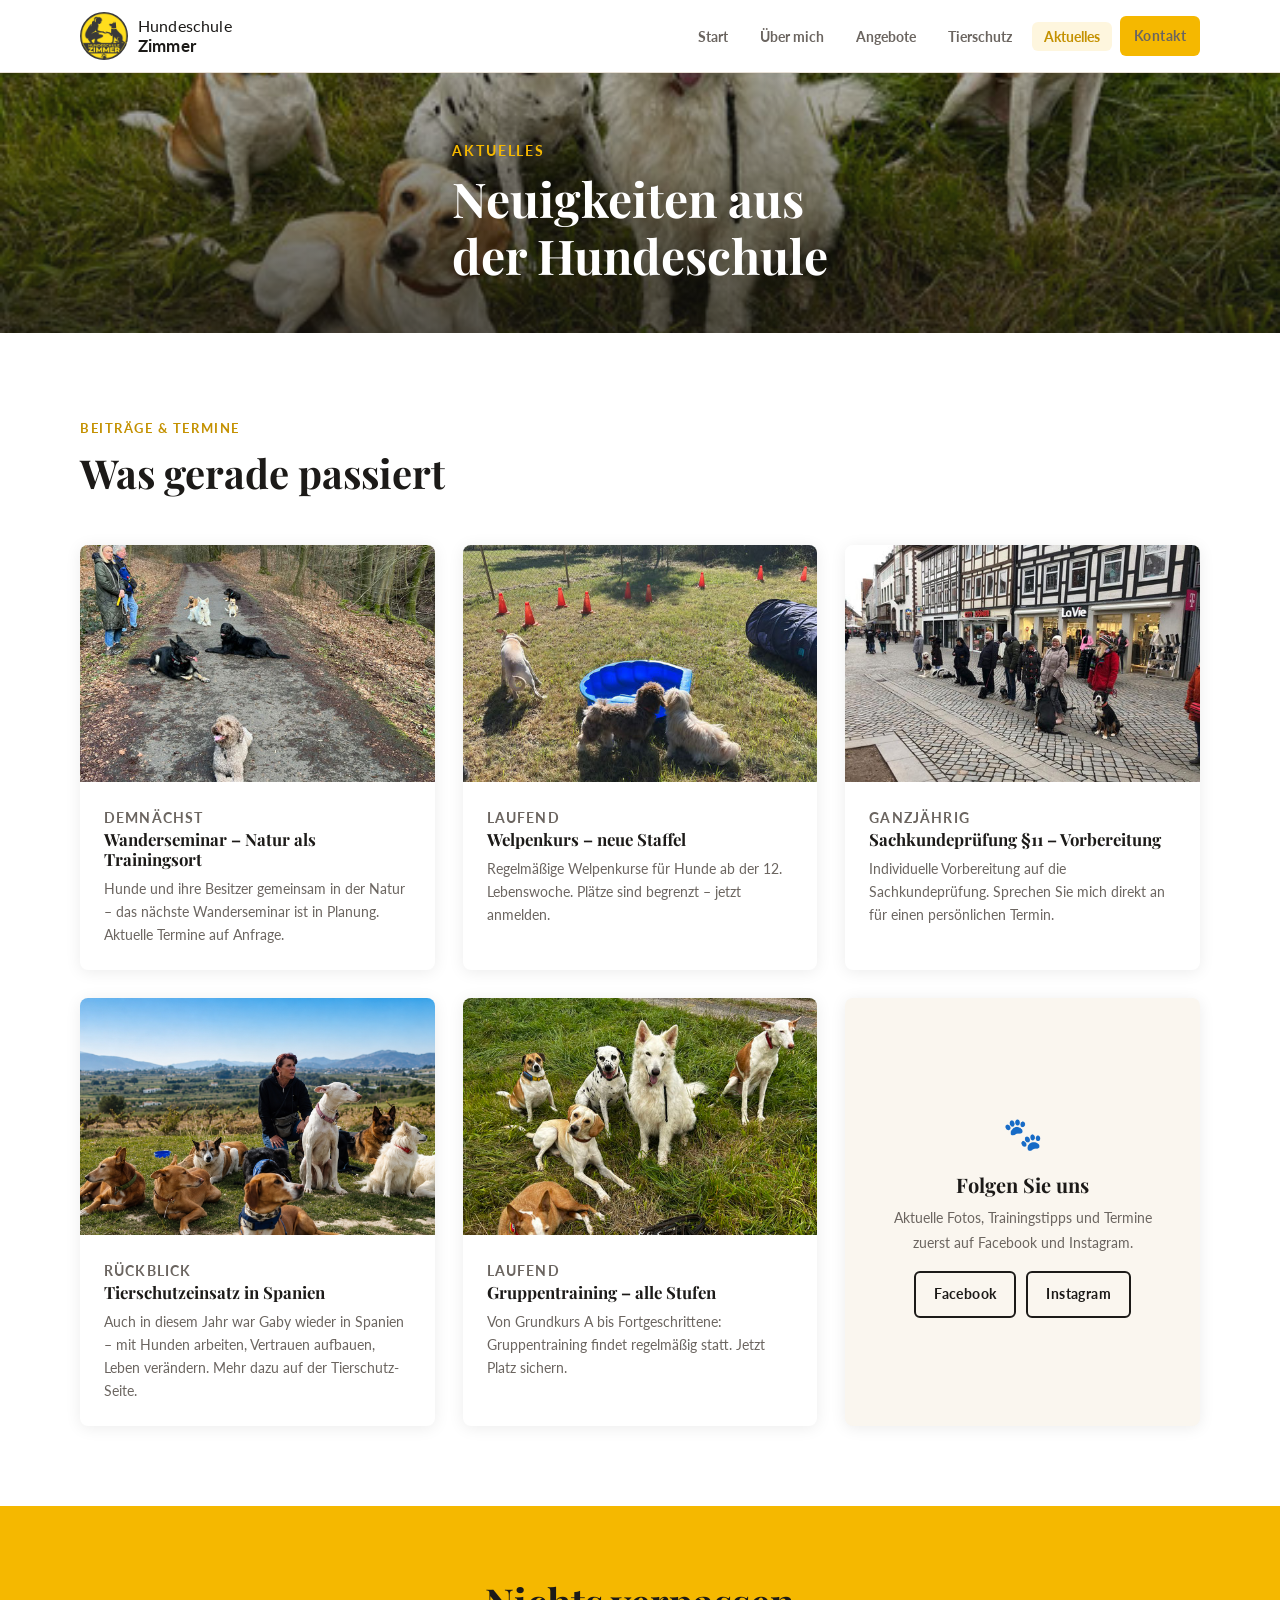
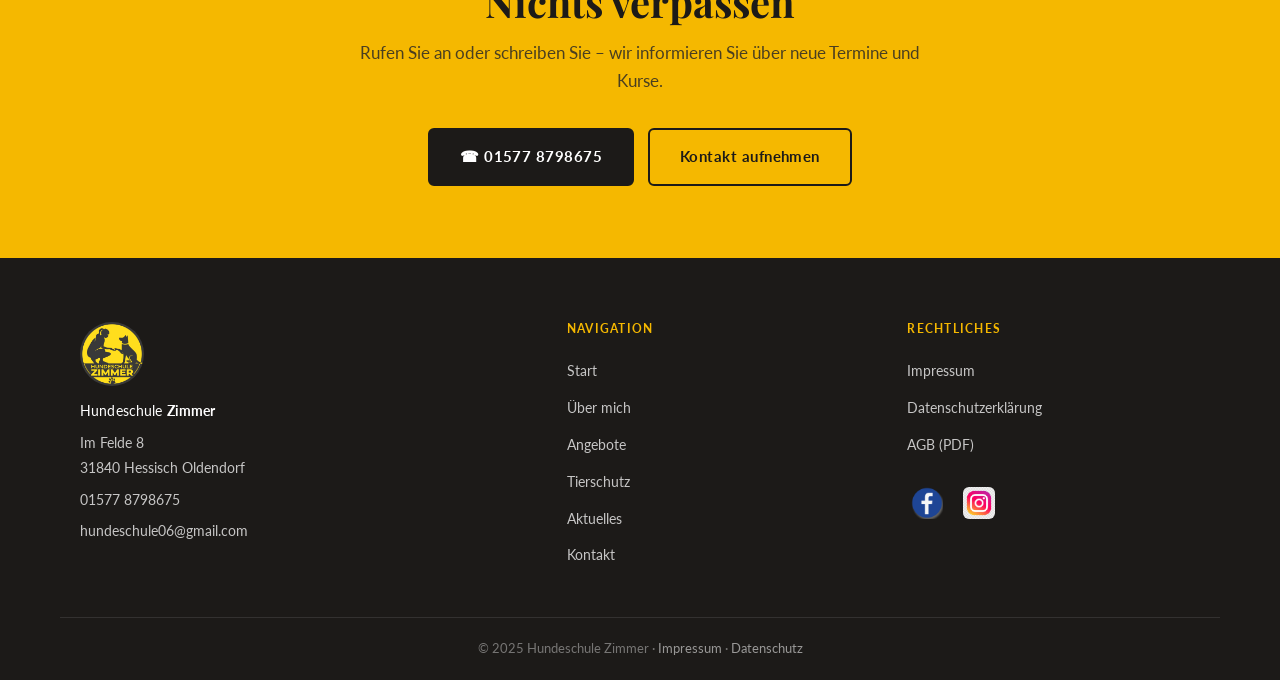
==== aktuelles.html @ fe75fb40 "Erste Version" ====
<!DOCTYPE html>
<html lang="de">
<head>
  <meta charset="UTF-8">
  <meta name="viewport" content="width=device-width, initial-scale=1.0">
  <title>Aktuelles – Hundeschule Zimmer</title>
  <meta name="description" content="Neuigkeiten, Termine und Berichte aus der Hundeschule Zimmer in Hessisch Oldendorf.">
  <link rel="icon" type="image/png" href="Favicon.png">
  <link rel="stylesheet" href="css/style.css">
  <style>
    .news-grid { display:grid; grid-template-columns:repeat(3,1fr); gap:28px; margin-top:48px; }
    .news-card { background:#fff; border-radius:8px; overflow:hidden; box-shadow:0 2px 16px rgba(0,0,0,0.08); }
    .news-card__img { aspect-ratio:3/2; overflow:hidden; }
    .news-card__img img { width:100%;height:100%;object-fit:cover; }
    .news-card__body { padding:24px; }
    .news-card__date { font-size:0.78rem;font-weight:700;letter-spacing:0.08em;text-transform:uppercase;color:#6B6560;margin-bottom:8px; }
    .news-card__body h3 { margin-bottom:0.5rem;font-size:1.05rem; }
    .news-card__body p { font-size:0.9rem;color:#6B6560;line-height:1.6;margin:0; }
    @media(max-width:1024px){.news-grid{grid-template-columns:1fr 1fr;}}
    @media(max-width:600px){.news-grid{grid-template-columns:1fr;}}
  </style>
</head>
<body>

  <header class="site-header">
    <nav class="nav container">
      <a class="nav__logo" href="index.html">
        <img src="images/logo.jpg" alt="Hundeschule Zimmer Logo" class="nav__logo-img">
        <span class="logo-text">Hundeschule <strong>Zimmer</strong></span>
      </a>
      <button class="nav__toggle" aria-label="Menü öffnen" aria-expanded="false">&#9776;</button>
      <ul class="nav__links">
        <li><a href="index.html">Start</a></li>
        <li><a href="ueber-mich.html">Über mich</a></li>
        <li><a href="angebote.html">Angebote</a></li>
        <li><a href="tierschutz.html">Tierschutz</a></li>
        <li><a href="aktuelles.html" class="active">Aktuelles</a></li>
        <li><a href="kontakt.html" class="btn btn--nav">Kontakt</a></li>
      </ul>
    </nav>
  </header>

  <section class="page-hero" style="background-image:url('images/gruppentraining.jpg');min-height:260px">
    <div class="page-hero__overlay"></div>
    <div class="page-hero__content container">
      <p class="hero__eyebrow">Aktuelles</p>
      <h1>Neuigkeiten aus<br>der Hundeschule</h1>
    </div>
  </section>

  <section class="section">
    <div class="container">
      <p class="section-label">Beiträge &amp; Termine</p>
      <h2>Was gerade passiert</h2>

      <div class="news-grid">

        <article class="news-card">
          <div class="news-card__img">
            <img src="images/seminar.jpg" alt="Wanderseminar Hundeschule Zimmer">
          </div>
          <div class="news-card__body">
            <p class="news-card__date">Demnächst</p>
            <h3>Wanderseminar – Natur als Trainingsort</h3>
            <p>Hunde und ihre Besitzer gemeinsam in der Natur – das nächste Wanderseminar ist in Planung. Aktuelle Termine auf Anfrage.</p>
          </div>
        </article>

        <article class="news-card">
          <div class="news-card__img">
            <img src="images/welpen.jpg" alt="Neuer Welpenkurs">
          </div>
          <div class="news-card__body">
            <p class="news-card__date">Laufend</p>
            <h3>Welpenkurs – neue Staffel</h3>
            <p>Regelmäßige Welpenkurse für Hunde ab der 12. Lebenswoche. Plätze sind begrenzt – jetzt anmelden.</p>
          </div>
        </article>

        <article class="news-card">
          <div class="news-card__img">
            <img src="images/sachkunde.jpg" alt="Sachkundeprüfung §11">
          </div>
          <div class="news-card__body">
            <p class="news-card__date">Ganzjährig</p>
            <h3>Sachkundeprüfung §11 – Vorbereitung</h3>
            <p>Individuelle Vorbereitung auf die Sachkundeprüfung. Sprechen Sie mich direkt an für einen persönlichen Termin.</p>
          </div>
        </article>

        <article class="news-card">
          <div class="news-card__img">
            <img src="images/hero.png" alt="Tierschutzeinsatz Spanien">
          </div>
          <div class="news-card__body">
            <p class="news-card__date">Rückblick</p>
            <h3>Tierschutzeinsatz in Spanien</h3>
            <p>Auch in diesem Jahr war Gaby wieder in Spanien – mit Hunden arbeiten, Vertrauen aufbauen, Leben verändern. Mehr dazu auf der Tierschutz-Seite.</p>
          </div>
        </article>

        <article class="news-card">
          <div class="news-card__img">
            <img src="images/gruppentraining.jpg" alt="Gruppentraining">
          </div>
          <div class="news-card__body">
            <p class="news-card__date">Laufend</p>
            <h3>Gruppentraining – alle Stufen</h3>
            <p>Von Grundkurs A bis Fortgeschrittene: Gruppentraining findet regelmäßig statt. Jetzt Platz sichern.</p>
          </div>
        </article>

        <article class="news-card" style="display:flex;flex-direction:column;justify-content:center;align-items:center;padding:32px;background:#FAF6EF;text-align:center">
          <p style="font-size:2rem;margin-bottom:12px">&#128062;</p>
          <h3>Folgen Sie uns</h3>
          <p style="font-size:0.9rem;color:#6B6560;margin-bottom:16px">Aktuelle Fotos, Trainingstipps und Termine zuerst auf Facebook und Instagram.</p>
          <div style="display:flex;gap:10px;justify-content:center">
            <a href="https://www.facebook.com/HundeschuleGabyZimmer/" target="_blank" rel="noopener" class="btn btn--secondary" style="padding:10px 18px;font-size:0.85rem">Facebook</a>
            <a href="https://www.instagram.com/hundeschulezimmer/" target="_blank" rel="noopener" class="btn btn--secondary" style="padding:10px 18px;font-size:0.85rem">Instagram</a>
          </div>
        </article>

      </div>
    </div>
  </section>

  <section class="cta-section">
    <div class="container cta-section__inner">
      <h2>Nichts verpassen</h2>
      <p>Rufen Sie an oder schreiben Sie – wir informieren Sie über neue Termine und Kurse.</p>
      <div class="cta-section__actions">
        <a href="tel:015778798675" class="btn btn--cta-phone">&#9742; 01577 8798675</a>
        <a href="kontakt.html" class="btn btn--outline-light">Kontakt aufnehmen</a>
      </div>
    </div>
  </section>

  <footer class="site-footer">
    <div class="container footer__grid">
      <div class="footer__brand">
        <img src="images/logo.jpg" alt="Logo" style="height:64px;width:64px;border-radius:50%;object-fit:cover;margin-bottom:12px;">
        <p class="footer__logo">Hundeschule <strong>Zimmer</strong></p>
        <p>Im Felde 8<br>31840 Hessisch Oldendorf</p>
        <p><a href="tel:015778798675">01577 8798675</a></p>
        <p><a href="mailto:hundeschule06@gmail.com">hundeschule06@gmail.com</a></p>
      </div>
      <div class="footer__nav">
        <h4>Navigation</h4>
        <ul>
          <li><a href="index.html">Start</a></li>
          <li><a href="ueber-mich.html">Über mich</a></li>
          <li><a href="angebote.html">Angebote</a></li>
          <li><a href="tierschutz.html">Tierschutz</a></li>
          <li><a href="aktuelles.html">Aktuelles</a></li>
          <li><a href="kontakt.html">Kontakt</a></li>
        </ul>
      </div>
      <div class="footer__legal">
        <h4>Rechtliches</h4>
        <ul>
          <li><a href="impressum.html">Impressum</a></li>
          <li><a href="datenschutz.html">Datenschutzerklärung</a></li>
          <li><a href="Formulare/Microsoft Word - AGB PDF.pdf" target="_blank">AGB (PDF)</a></li>
        </ul>
        <div class="footer__social">
          <a href="https://www.facebook.com/HundeschuleGabyZimmer/" target="_blank" rel="noopener" class="social-link social-link--icon" aria-label="Facebook">
            <img src="Logo/pngtree-facebook-social-media-icon-png-image_6315968.png" alt="Facebook">
          </a>
          <a href="https://www.instagram.com/hundeschulezimmer/" target="_blank" rel="noopener" class="social-link social-link--icon" aria-label="Instagram">
            <img src="Logo/instagram-vector-logo-icon-social-media-logotype_901408-392.avif" alt="Instagram">
          </a>
        </div>
      </div>
    </div>
    <div class="footer__bottom"><div class="container">
      <p>&copy; 2025 Hundeschule Zimmer &middot; <a href="impressum.html">Impressum</a> &middot; <a href="datenschutz.html">Datenschutz</a></p>
    </div></div>
  </footer>
  <script>document.querySelector('.nav__toggle').addEventListener('click',function(){const o=document.querySelector('.nav__links').classList.toggle('is-open');this.setAttribute('aria-expanded',o);});</script>
</body>
</html>
---- css/style.css ----
/* ================================================
   Hundeschule Zimmer · CSS
   ================================================ */

@import url('https://fonts.googleapis.com/css2?family=Playfair+Display:wght@400;700&family=Lato:wght@300;400;700&display=swap');

/* ---- Variables ---- */
:root {
  --gold:        #F5B800;
  --gold-dark:   #C49100;
  --gold-light:  #FFF8E1;
  --dark:        #1C1A18;
  --dark-soft:   #2D2A26;
  --text:        #2D2A26;
  --text-muted:  #6B6560;
  --bg:          #FFFFFF;
  --bg-warm:     #FAF6EF;
  --border:      #E8E0D5;
  --radius:      6px;
  --shadow:      0 2px 16px rgba(0,0,0,0.08);
  --shadow-hover:0 6px 28px rgba(0,0,0,0.14);
  --max-w:       1160px;
  --nav-h:       72px;
  --font-head:   'Playfair Display', Georgia, serif;
  --font-body:   'Lato', -apple-system, BlinkMacSystemFont, 'Segoe UI', sans-serif;
}

/* ---- Reset ---- */
*, *::before, *::after { box-sizing: border-box; margin: 0; padding: 0; }
html { scroll-behavior: smooth; }
body {
  font-family: var(--font-body);
  font-size: 17px;
  line-height: 1.7;
  color: var(--text);
  background: var(--bg);
}
img { display: block; max-width: 100%; height: auto; }
a { color: inherit; text-decoration: none; }
ul { list-style: none; }

/* ---- Typography ---- */
h1, h2, h3, h4 {
  font-family: var(--font-head);
  line-height: 1.2;
  color: var(--dark);
}
h1 { font-size: clamp(2.2rem, 5vw, 3.6rem); }
h2 { font-size: clamp(1.7rem, 3.5vw, 2.5rem); margin-bottom: 1.2rem; }
h3 { font-size: 1.25rem; margin-bottom: 0.6rem; }
p  { margin-bottom: 1rem; }
p:last-child { margin-bottom: 0; }

/* ---- Layout ---- */
.container {
  max-width: var(--max-w);
  margin: 0 auto;
  padding: 0 20px;
}
.section         { padding: 80px 0; }
.section--light  { background: var(--bg-warm); }
.section-label {
  display: inline-block;
  font-family: var(--font-body);
  font-size: 0.8rem;
  font-weight: 700;
  letter-spacing: 0.12em;
  text-transform: uppercase;
  color: var(--gold-dark);
  margin-bottom: 0.6rem;
}

/* ---- Buttons ---- */
.btn {
  display: inline-block;
  padding: 14px 30px;
  border-radius: var(--radius);
  font-family: var(--font-body);
  font-size: 0.95rem;
  font-weight: 700;
  letter-spacing: 0.03em;
  transition: all 0.2s ease;
  cursor: pointer;
  border: 2px solid transparent;
  white-space: nowrap;
}
.btn--primary {
  background: var(--gold);
  color: var(--dark);
  border-color: var(--gold);
}
.btn--primary:hover {
  background: var(--gold-dark);
  border-color: var(--gold-dark);
}
.btn--secondary {
  background: transparent;
  color: var(--dark);
  border-color: var(--dark);
}
.btn--secondary:hover {
  background: var(--dark);
  color: #fff;
}
.btn--outline {
  background: transparent;
  color: #fff;
  border-color: rgba(255,255,255,0.7);
}
.btn--outline:hover {
  background: rgba(255,255,255,0.15);
  border-color: #fff;
}
.btn--cta-phone {
  background: var(--dark);
  color: #fff;
  border-color: var(--dark);
}
.btn--cta-phone:hover {
  background: var(--dark-soft);
  border-color: var(--dark-soft);
}
.btn--outline-light {
  background: transparent;
  color: var(--dark);
  border-color: var(--dark);
}
.btn--outline-light:hover {
  background: var(--dark);
  color: #fff;
}
.btn--nav {
  background: var(--gold);
  color: var(--dark);
  padding: 9px 22px;
  font-size: 0.88rem;
}
.btn--nav:hover { background: var(--gold-dark); }

/* ================================================
   PAGE HERO (Unterseiten)
   ================================================ */
.page-hero {
  position: relative;
  min-height: 340px;
  display: flex;
  align-items: flex-end;
  background-size: cover;
  background-position: center;
  padding-bottom: 48px;
}
.page-hero__overlay {
  position: absolute;
  inset: 0;
  background: linear-gradient(to bottom, rgba(20,18,14,0.35) 0%, rgba(20,18,14,0.70) 100%);
}
.page-hero__content {
  position: relative;
  z-index: 2;
  color: #fff;
}
.page-hero__content h1 {
  color: #fff;
  font-size: clamp(1.8rem, 4vw, 3rem);
  margin-top: 0.4rem;
}
.page-hero__content .hero__eyebrow { margin-bottom: 0.3rem; }

/* ================================================
   NAVIGATION
   ================================================ */
.site-header {
  position: sticky;
  top: 0;
  z-index: 100;
  background: #fff;
  border-bottom: 1px solid var(--border);
  box-shadow: 0 1px 8px rgba(0,0,0,0.06);
}
.nav {
  display: flex;
  align-items: center;
  justify-content: space-between;
  height: var(--nav-h);
}
.nav__logo {
  display: flex;
  align-items: center;
  gap: 10px;
  text-decoration: none;
}
.nav__logo-img {
  height: 48px;
  width: 48px;
  object-fit: cover;
  border-radius: 50%;
  flex-shrink: 0;
}
.logo-text {
  font-family: var(--font-body);
  font-size: 1rem;
  line-height: 1.2;
  color: var(--dark);
  letter-spacing: 0.01em;
}
.logo-text strong {
  display: block;
  font-size: 1.05rem;
  font-weight: 700;
}
.nav__links {
  display: flex;
  align-items: center;
  gap: 8px;
}
.nav__links a {
  font-size: 0.9rem;
  font-weight: 700;
  color: var(--text-muted);
  padding: 6px 12px;
  border-radius: var(--radius);
  transition: color 0.15s;
}
.nav__links a:hover { color: var(--dark); }
.nav__links a.active:not(.btn--nav) {
  color: var(--gold-dark);
  background: rgba(245,184,0,0.13);
  border-radius: var(--radius);
}
.nav__links .btn--nav.active { background: var(--gold-dark); }
.nav__toggle {
  display: none;
  background: none;
  border: none;
  font-size: 1.5rem;
  cursor: pointer;
  color: var(--dark);
  padding: 6px;
}

/* ================================================
   HERO
   ================================================ */
.hero {
  position: relative;
  min-height: 92vh;
  display: flex;
  align-items: center;
  overflow: hidden;
}
.hero__bg {
  position: absolute;
  inset: 0;
  background-image: url('../images/hero.jpg');
  background-size: cover;
  background-position: center 30%;
  transform: scale(1.03);
  transition: transform 8s ease;
}
.hero:hover .hero__bg { transform: scale(1); }
.hero__overlay {
  position: absolute;
  inset: 0;
  background:
    linear-gradient(to right, rgba(20,18,14,0.72) 0%, rgba(20,18,14,0.50) 40%, rgba(20,18,14,0.10) 65%, rgba(20,18,14,0) 100%),
    linear-gradient(to bottom, rgba(20,18,14,0.05) 0%, rgba(20,18,14,0.35) 100%);
}
.hero__content {
  position: relative;
  z-index: 2;
  color: #fff;
  max-width: 900px;
  padding-top: 100px;
}
.hero__eyebrow {
  font-size: 0.85rem;
  font-weight: 700;
  letter-spacing: 0.14em;
  text-transform: uppercase;
  color: var(--gold);
  margin-bottom: 1rem;
}
.hero__headline {
  color: #fff;
  margin-bottom: 1.2rem;
  font-weight: 700;
}
.hero__sub {
  font-size: 1.15rem;
  font-weight: 300;
  opacity: 0.92;
  margin-bottom: 2.2rem;
  max-width: 520px;
}
.hero__actions {
  display: flex;
  gap: 14px;
  flex-wrap: wrap;
}


/* ================================================
   TRUST BAR
   ================================================ */
.trust-bar {
  background: var(--dark);
  padding: 32px 0;
}
.trust-bar__grid {
  display: grid;
  grid-template-columns: repeat(4, 1fr);
  gap: 24px;
}
.trust-item {
  display: flex;
  align-items: center;
  gap: 14px;
  color: #fff;
}
.trust-item__icon {
  font-size: 1.6rem;
  flex-shrink: 0;
  color: var(--gold);
  line-height: 1;
}
.trust-item strong {
  display: block;
  font-size: 0.95rem;
  font-weight: 700;
  letter-spacing: 0.01em;
}
.trust-item span {
  font-size: 0.8rem;
  opacity: 0.65;
  font-weight: 300;
}

/* ================================================
   ABOUT TEASER
   ================================================ */
.about-teaser__grid {
  display: grid;
  grid-template-columns: 1fr 1fr;
  gap: 64px;
  align-items: center;
}
.about-teaser__text h2 {
  margin-bottom: 1.4rem;
}
.about-teaser__text p {
  color: var(--text-muted);
  font-size: 1.02rem;
}
.about-teaser__text .btn {
  margin-top: 1.4rem;
}
.about-teaser__image {
  position: relative;
}
.about-teaser__image img {
  width: 100%;
  border-radius: 8px;
  object-fit: cover;
  aspect-ratio: 4/3;
  box-shadow: var(--shadow-hover);
}
.about-teaser__image::before {
  content: '';
  position: absolute;
  top: -16px;
  left: -16px;
  right: 16px;
  bottom: 16px;
  border: 3px solid var(--gold);
  border-radius: 8px;
  z-index: -1;
}

/* ================================================
   SERVICES
   ================================================ */
.services .container > h2 {
  max-width: 540px;
}
.services__grid {
  display: grid;
  grid-template-columns: repeat(4, 1fr);
  gap: 24px;
  margin-top: 48px;
}
.service-card {
  background: #fff;
  border-radius: 8px;
  overflow: hidden;
  box-shadow: var(--shadow);
  transition: transform 0.2s ease, box-shadow 0.2s ease;
}
.service-card:hover {
  transform: translateY(-4px);
  box-shadow: var(--shadow-hover);
}
.service-card__img {
  overflow: hidden;
  aspect-ratio: 4/3;
}
.service-card__img img {
  width: 100%;
  height: 100%;
  object-fit: cover;
  transition: transform 0.4s ease;
}
.service-card:hover .service-card__img img {
  transform: scale(1.04);
}
.service-card__body {
  padding: 24px;
}
.service-card__body h3 {
  color: var(--dark);
  font-size: 1.05rem;
  margin-bottom: 0.5rem;
}
.service-card__body p {
  font-size: 0.9rem;
  color: var(--text-muted);
  line-height: 1.6;
  margin-bottom: 1rem;
}
.service-card__link {
  font-size: 0.85rem;
  font-weight: 700;
  color: var(--gold-dark);
  letter-spacing: 0.02em;
  transition: color 0.15s;
}
.service-card__link:hover { color: var(--dark); }

/* ================================================
   TESTIMONIALS
   ================================================ */
.testimonials__grid {
  display: grid;
  grid-template-columns: repeat(3, 1fr);
  gap: 28px;
  margin-top: 48px;
}
.testimonial-card {
  background: var(--bg-warm);
  border-radius: 8px;
  padding: 32px 28px;
  position: relative;
  border-left: 3px solid var(--gold);
}
.testimonial-card::before {
  content: '\201C';
  font-family: var(--font-head);
  font-size: 5rem;
  color: var(--gold);
  opacity: 0.35;
  position: absolute;
  top: 8px;
  left: 20px;
  line-height: 1;
}
.stars {
  color: var(--gold);
  font-size: 1rem;
  letter-spacing: 2px;
  margin-bottom: 14px;
}
.testimonial-card p {
  font-size: 0.95rem;
  color: var(--text);
  font-style: italic;
  line-height: 1.65;
  margin-bottom: 1rem;
}
.testimonial-card cite {
  font-size: 0.82rem;
  font-weight: 700;
  color: var(--text-muted);
  font-style: normal;
  letter-spacing: 0.04em;
}
.testimonials__note {
  text-align: center;
  margin-top: 36px;
  font-size: 0.9rem;
  color: var(--text-muted);
}
.testimonials__note a {
  color: var(--gold-dark);
  font-weight: 700;
}
.testimonials__note a:hover { text-decoration: underline; }

/* ================================================
   CTA SECTION
   ================================================ */
.cta-section {
  background: var(--gold);
  padding: 72px 0;
}
.cta-section__inner {
  text-align: center;
  max-width: 620px;
}
.cta-section h2 {
  color: var(--dark);
  margin-bottom: 0.8rem;
}
.cta-section p {
  color: var(--dark-soft);
  font-size: 1.05rem;
  opacity: 0.85;
  margin-bottom: 0;
}
.cta-section__actions {
  display: flex;
  gap: 14px;
  justify-content: center;
  flex-wrap: wrap;
  margin-top: 2rem;
}

/* ================================================
   FOOTER
   ================================================ */
.site-footer {
  background: var(--dark);
  color: rgba(255,255,255,0.75);
  padding-top: 64px;
}
.footer__grid {
  display: grid;
  grid-template-columns: 1.5fr 1fr 1fr;
  gap: 48px;
  padding-bottom: 48px;
  border-bottom: 1px solid rgba(255,255,255,0.1);
}
.footer__logo {
  font-family: var(--font-body);
  font-size: 1.15rem;
  color: #fff;
  margin-bottom: 1rem;
  letter-spacing: 0.01em;
}
.footer__logo strong { font-weight: 700; }
.footer__brand p {
  font-size: 0.88rem;
  line-height: 1.8;
  margin-bottom: 0.4rem;
}
.footer__brand a {
  color: rgba(255,255,255,0.75);
  transition: color 0.15s;
}
.footer__brand a:hover { color: var(--gold); }
.footer__nav h4,
.footer__legal h4 {
  font-family: var(--font-body);
  font-size: 0.78rem;
  font-weight: 700;
  letter-spacing: 0.1em;
  text-transform: uppercase;
  color: var(--gold);
  margin-bottom: 1.2rem;
}
.footer__nav ul,
.footer__legal ul {
  display: flex;
  flex-direction: column;
  gap: 8px;
}
.footer__nav a,
.footer__legal a {
  font-size: 0.9rem;
  transition: color 0.15s;
}
.footer__nav a:hover,
.footer__legal a:hover { color: #fff; }
.footer__social {
  display: flex;
  gap: 12px;
  margin-top: 24px;
}
.social-link {
  display: inline-flex;
  align-items: center;
  padding: 7px 14px;
  border: 1px solid rgba(255,255,255,0.2);
  border-radius: 4px;
  font-size: 0.8rem;
  font-weight: 700;
  letter-spacing: 0.04em;
  transition: all 0.15s;
  color: rgba(255,255,255,0.75);
}
.social-link:hover {
  border-color: var(--gold);
  color: var(--gold);
}
.social-link--icon {
  padding: 4px;
  border: none;
  background: none;
  border-radius: 0;
}
.social-link--icon:hover { border: none; opacity: 0.8; }
.social-link--icon img {
  display: block;
  width: 32px;
  height: 32px;
  object-fit: contain;
  border-radius: 6px;
}
.footer__bottom {
  padding: 20px 0;
}
.footer__bottom p {
  text-align: center;
  font-size: 0.8rem;
  color: rgba(255,255,255,0.4);
  margin: 0;
}
.footer__bottom a {
  color: rgba(255,255,255,0.55);
  transition: color 0.15s;
}
.footer__bottom a:hover { color: var(--gold); }

/* ================================================
   MEDIA QUERIES
   ================================================ */

/* Tablet */
@media (max-width: 1024px) {
  .trust-bar__grid {
    grid-template-columns: repeat(2, 1fr);
    gap: 20px;
  }
  .services__grid {
    grid-template-columns: repeat(2, 1fr);
  }
  .about-teaser__grid {
    gap: 40px;
  }
  .footer__grid {
    grid-template-columns: 1fr 1fr;
  }
  .footer__brand {
    grid-column: 1 / -1;
  }
}

/* Mobile */
@media (max-width: 768px) {
  :root { --nav-h: 64px; }
  .section { padding: 56px 0; }

  /* Nav */
  .nav__toggle { display: block; }
  .nav__links {
    display: none;
    position: absolute;
    top: var(--nav-h);
    left: 0;
    right: 0;
    background: #fff;
    flex-direction: column;
    align-items: stretch;
    gap: 0;
    padding: 8px 0 16px;
    border-bottom: 1px solid var(--border);
    box-shadow: 0 8px 24px rgba(0,0,0,0.12);
  }
  .nav__links.is-open { display: flex; }
  .nav__links li { border-bottom: 1px solid var(--border); }
  .nav__links li:last-child { border-bottom: none; margin: 12px 20px 0; }
  .nav__links a {
    display: block;
    padding: 14px 24px;
    font-size: 1rem;
    font-weight: 700;
    color: var(--dark);
    border-radius: 0;
  }
  .nav__links a:hover { color: var(--gold-dark); background: var(--bg-warm); }
  .nav__links a.active { color: var(--gold-dark); }
  .nav__links .btn--nav {
    display: block;
    width: 100%;
    text-align: center;
    padding: 14px 20px;
    border-radius: var(--radius);
    font-size: 1rem;
  }

  /* Hero */
  .hero { min-height: 85vh; }
  .hero__bg { background-position: 62% 20% !important; }
  .hero__actions { flex-direction: column; }
  .hero__actions .btn { text-align: center; width: 100%; }

  /* Trust */
  .trust-bar__grid {
    grid-template-columns: 1fr 1fr;
    gap: 18px;
  }

  /* About */
  .about-teaser__grid {
    grid-template-columns: 1fr;
    gap: 36px;
  }
  .about-teaser__image { order: -1; }
  .about-teaser__image::before { display: none; }

  /* Services */
  .services__grid {
    grid-template-columns: 1fr;
    gap: 20px;
  }

  /* Testimonials */
  .testimonials__grid {
    grid-template-columns: 1fr;
    gap: 20px;
  }

  /* CTA */
  .cta-section__actions { flex-direction: column; }

  /* Footer */
  .footer__grid {
    grid-template-columns: 1fr;
    gap: 32px;
  }
}

@media (max-width: 480px) {
  .trust-bar__grid { grid-template-columns: 1fr; }
}
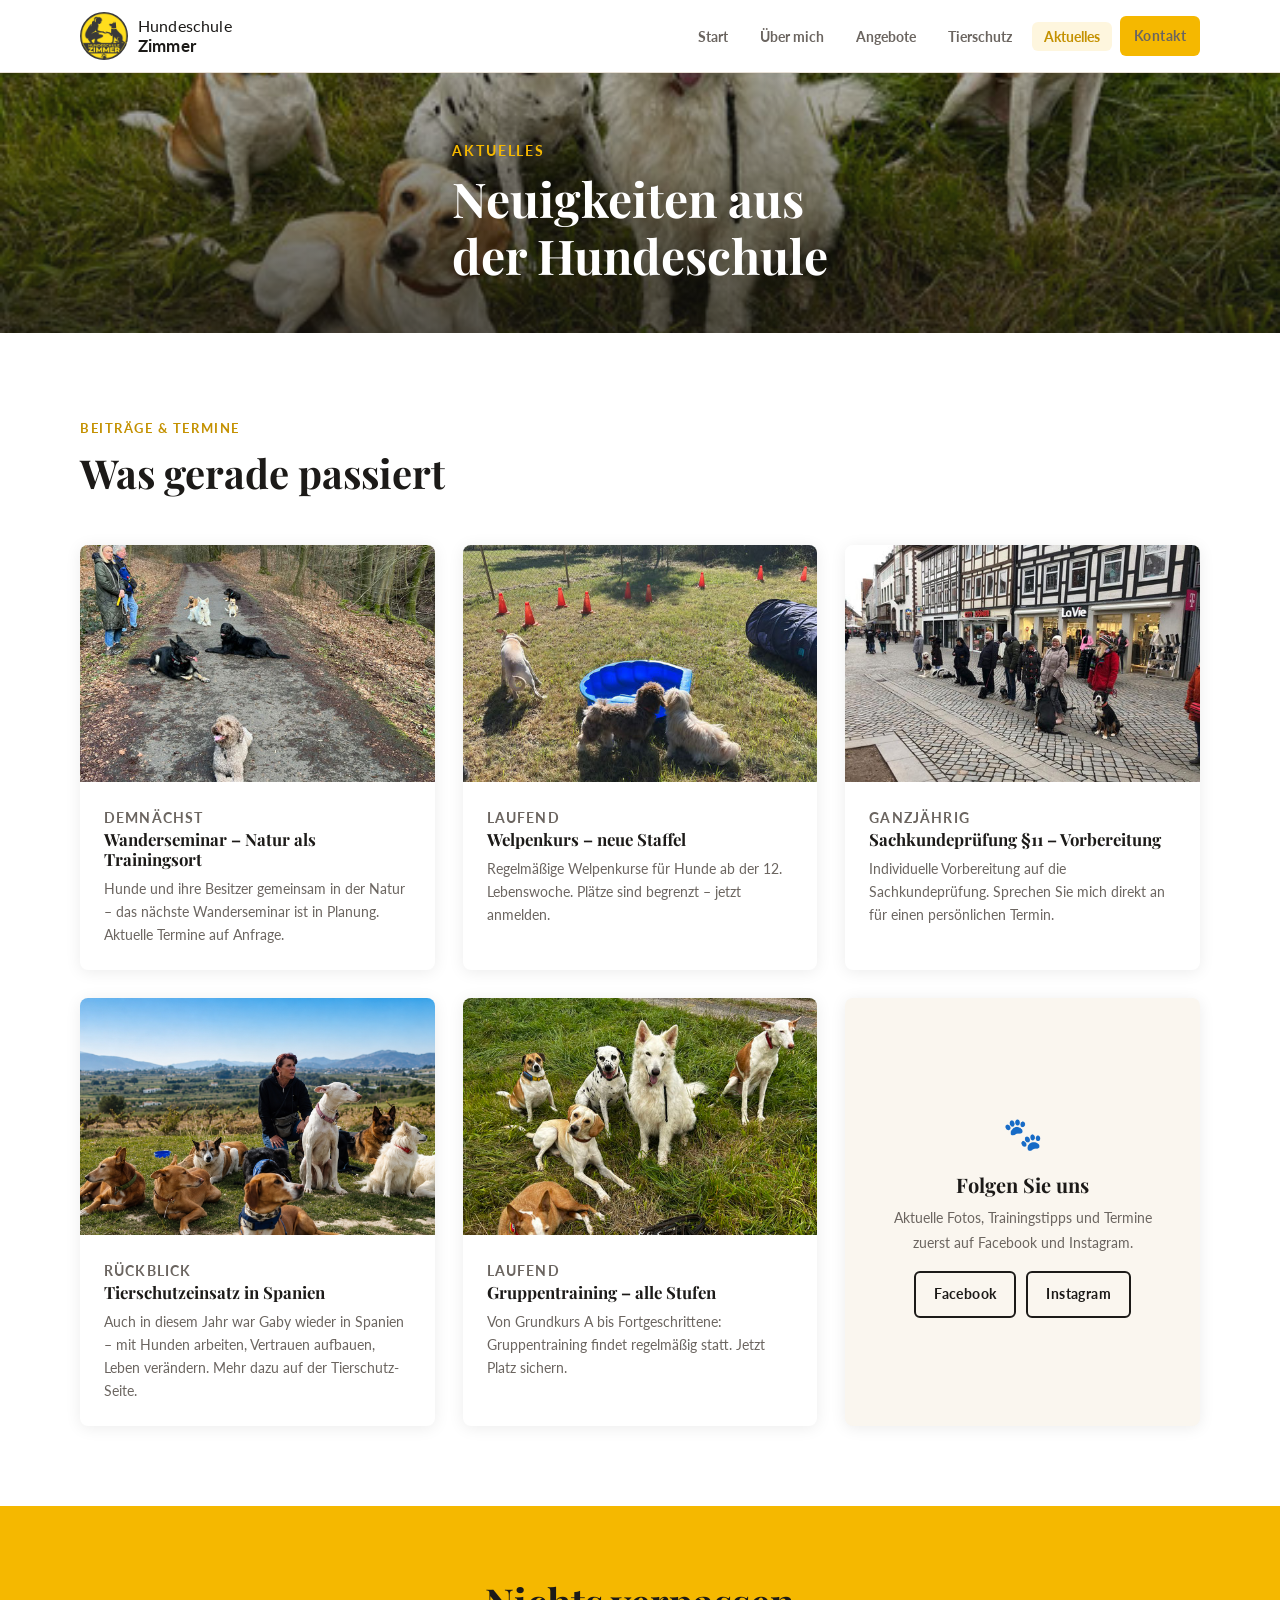
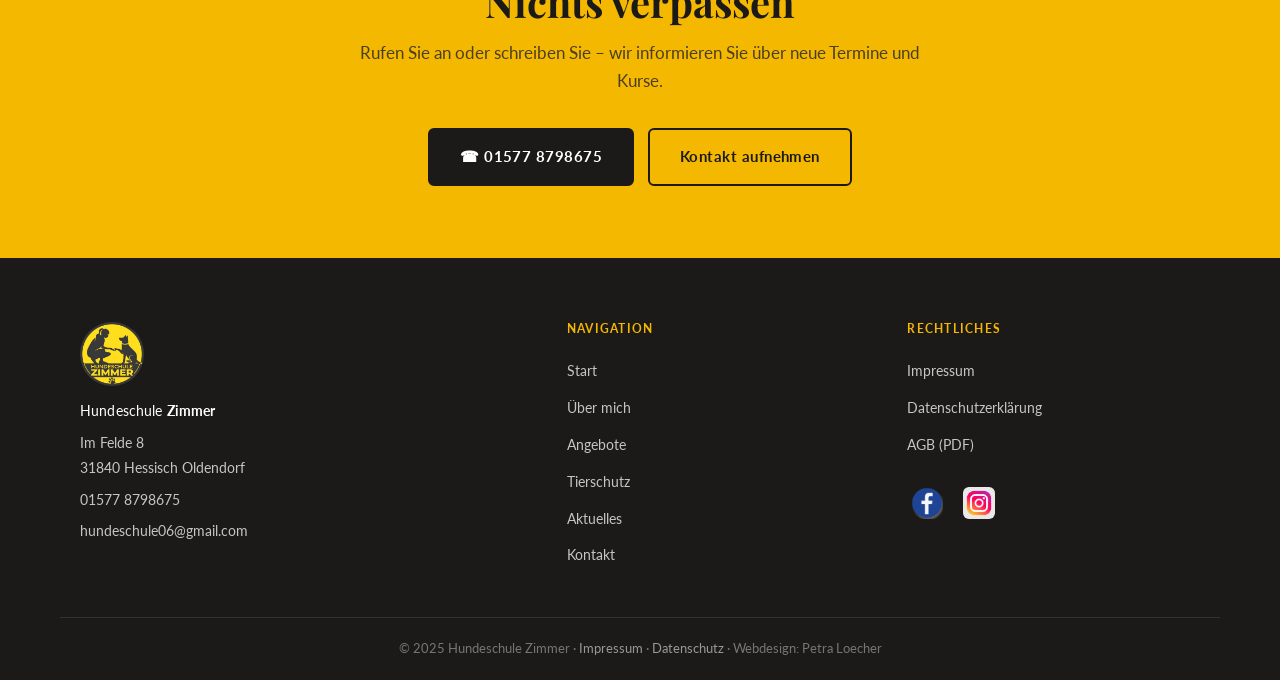
==== commit 93a76cdc: "Fußzeile, Button-Texte und Formulartexte aktualisiert - Webdesign-Credit auf allen 8 Seiten hinzugef" ====
--- a/aktuelles.html
+++ b/aktuelles.html
@@ -173,7 +173,7 @@
       </div>
     </div>
     <div class="footer__bottom"><div class="container">
-      <p>&copy; 2025 Hundeschule Zimmer &middot; <a href="impressum.html">Impressum</a> &middot; <a href="datenschutz.html">Datenschutz</a></p>
+      <p>&copy; 2025 Hundeschule Zimmer &middot; <a href="impressum.html">Impressum</a> &middot; <a href="datenschutz.html">Datenschutz</a> &middot; Webdesign: Petra Loecher</p>
     </div></div>
   </footer>
   <script>document.querySelector('.nav__toggle').addEventListener('click',function(){const o=document.querySelector('.nav__links').classList.toggle('is-open');this.setAttribute('aria-expanded',o);});</script>
